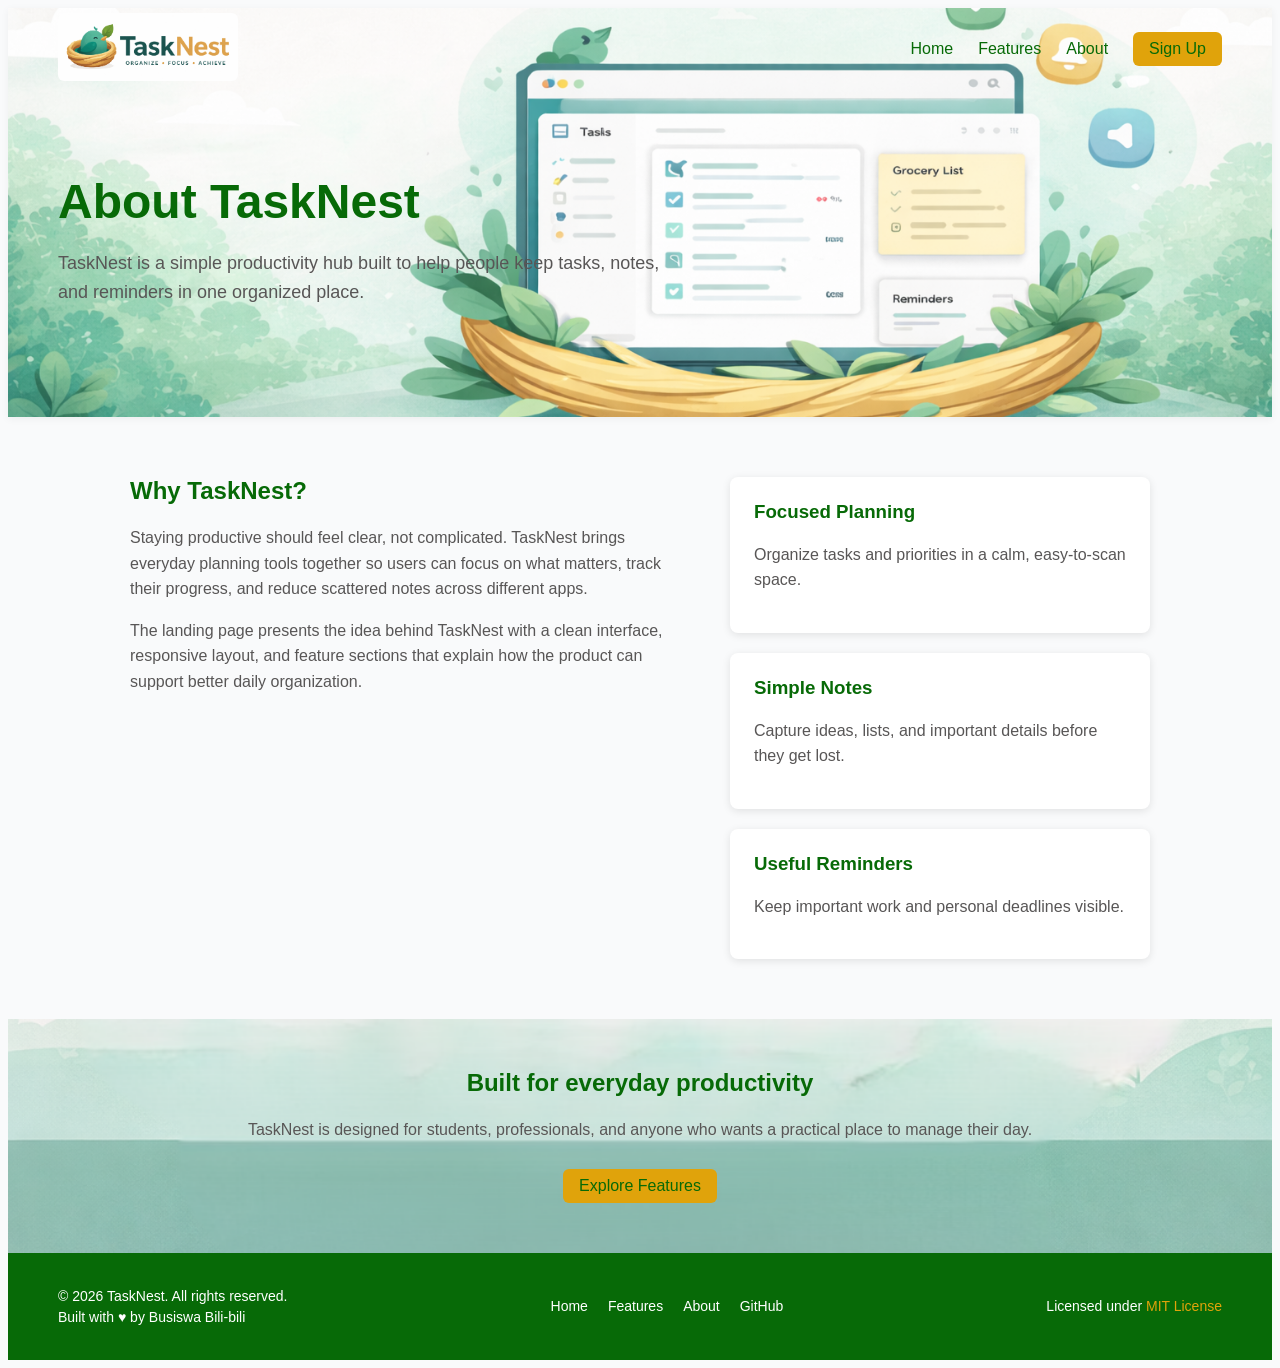
==== about.html @ bec5ed2f "Add about page and fix navigation links" ====
<!doctype html>
<html lang="en">
  <head>
    <meta charset="UTF-8" />
    <meta name="viewport" content="width=device-width, initial-scale=1.0" />
    <title>About TaskNest - Your Personal Productivity Hub</title>
    <link rel="stylesheet" href="style.css" />
  </head>
  <body>
    <div class="container">
      <header class="about-header">
        <nav class="nav-bar">
          <div class="logo">
            <img src="images/TaskNestLogo2.png" alt="TaskNest Logo" />
          </div>

          <input type="checkbox" id="menu-toggle" />
          <label for="menu-toggle" class="menu-icon">&#9776;</label>

          <div class="nav-links">
            <a href="index.html">Home</a>
            <a href="index.html#features">Features</a>
            <a href="about.html">About</a>
            <a class="cta-button" href="#">Sign Up</a>
          </div>
        </nav>

        <section class="hero about-hero">
          <h1>About TaskNest</h1>
          <p>
            TaskNest is a simple productivity hub built to help people keep
            tasks, notes, and reminders in one organized place.
          </p>
        </section>
      </header>

      <main class="about-main">
        <section class="about-section">
          <div class="about-copy">
            <h2>Why TaskNest?</h2>
            <p>
              Staying productive should feel clear, not complicated. TaskNest
              brings everyday planning tools together so users can focus on what
              matters, track their progress, and reduce scattered notes across
              different apps.
            </p>
            <p>
              The landing page presents the idea behind TaskNest with a clean
              interface, responsive layout, and feature sections that explain how
              the product can support better daily organization.
            </p>
          </div>

          <div class="about-highlights">
            <div class="about-highlight">
              <h3>Focused Planning</h3>
              <p>Organize tasks and priorities in a calm, easy-to-scan space.</p>
            </div>
            <div class="about-highlight">
              <h3>Simple Notes</h3>
              <p>Capture ideas, lists, and important details before they get lost.</p>
            </div>
            <div class="about-highlight">
              <h3>Useful Reminders</h3>
              <p>Keep important work and personal deadlines visible.</p>
            </div>
          </div>
        </section>

        <section class="about-cta">
          <h2>Built for everyday productivity</h2>
          <p>
            TaskNest is designed for students, professionals, and anyone who
            wants a practical place to manage their day.
          </p>
          <a href="index.html#features" class="cta-button">Explore Features</a>
        </section>
      </main>

      <footer class="footer">
        <div class="footer-content">
          <div class="footer-left">
            <p>&copy; 2026 TaskNest. All rights reserved.</p>
            <p>Built with &hearts; by Busiswa Bili-bili</p>
          </div>

          <div class="footer-links">
            <a href="index.html">Home</a>
            <a href="index.html#features">Features</a>
            <a href="about.html">About</a>
            <a
              href="https://github.com/BUSISWABILIBILI?tab=repositories"
              target="_blank"
              rel="noopener noreferrer"
              >GitHub</a
            >
          </div>

          <div class="footer-license">
            <p>
              Licensed under
              <a
                href="https://opensource.org/licenses/MIT"
                target="_blank"
                rel="noopener noreferrer"
              >
                MIT License
              </a>
            </p>
          </div>
        </div>
      </footer>
    </div>
  </body>
</html>
---- style.css ----
/* Page */
body {
  font-family: "Roboto", sans-serif;
  background-color: #f9fafb;
}

/* HEADER */
header {
  background: url("images/heroImg.png");
  background-size: cover;
  background-position: center;
  min-height: 60vh;
  padding: 5px 50px 80px;
  box-shadow: 0 2px 8px rgba(0, 0, 0, 0.05);
}

/* NAV BAR */
.nav-bar {
  display: flex;
  justify-content: space-between;
  align-items: center;
}

.nav-bar .logo img {
  width: 180px;
  border-radius: 6px;
}

/* NAV LINKS */
.nav-links {
  display: flex;
  gap: 25px;
  align-items: center;
}

.nav-links a {
  text-decoration: none;
  color: rgb(7, 106, 7);
  font-weight: 500;
  transition: color 0.3s ease;
}

.nav-links a:hover {
  color: rgb(224, 163, 11);
}

/* BUTTONS */
.cta-button {
  background-color: rgb(224, 163, 11);
  padding: 8px 16px;
  border-radius: 6px;
  color: rgb(7, 106, 7);
  cursor: pointer;
  border: none;
  transition: all 0.3s ease;
}

.cta-button:hover {
  background-color: rgb(226, 191, 100);
  color: rgb(7, 106, 7) !important;
  border: none;
}

/* HERO SECTION */
.hero {
  padding-top: 50px;
}

.hero h1 {
  color: rgb(7, 106, 7);
  font-size: 48px;
  margin-bottom: 20px;
}

.hero p {
  font-size: 18px;
  color: rgb(88, 86, 86);
  line-height: 1.6;
  margin-bottom: 30px;
}

.hero a {
  text-decoration: none;
  font-size: 16px;
  padding: 12px 24px;
}

/* ABOUT PAGE */
.about-header {
  min-height: 45vh;
}

.about-hero {
  max-width: 720px;
}

.about-hero p {
  max-width: 620px;
}

.about-main {
  color: rgb(7, 106, 7);
}

.about-section {
  display: flex;
  gap: 40px;
  align-items: flex-start;
  justify-content: center;
  padding: 60px 50px;
}

.about-copy {
  max-width: 560px;
}

.about-copy h2,
.about-cta h2 {
  text-align: left;
  margin: 0 0 20px;
}

.about-copy p,
.about-highlight p,
.about-cta p {
  color: rgb(88, 86, 86);
  line-height: 1.6;
}

.about-highlights {
  display: grid;
  gap: 20px;
  width: min(100%, 420px);
}

.about-highlight {
  background-color: #fff;
  border-radius: 8px;
  box-shadow: 0 2px 8px rgba(0, 0, 0, 0.1);
  padding: 24px;
}

.about-highlight h3 {
  margin-top: 0;
}

.about-cta {
  background: url("images/background.png");
  background-position: center;
  background-size: cover;
  padding: 50px;
  text-align: center;
}

.about-cta h2 {
  text-align: center;
}

.about-cta a {
  display: inline-block;
  margin-top: 10px;
  text-decoration: none;
}

/* MAIN CONTENT */
/* FEATURES */
main {
  color: rgb(7, 106, 7);
}

main h2 {
  text-align: center;
  margin: 40px 0;
}

.features {
  display: flex;
  gap: 30px;
  justify-content: center;
  flex-wrap: wrap;
  margin-bottom: 20px;
}

.feature {
  background-color: #fff;
  padding: 25px;
  border-radius: 8px;
  box-shadow: 0 2px 8px rgba(0, 0, 0, 0.1);
  text-align: center;
  width: 250px;
  transition:
    transform 0.3s ease,
    box-shadow 0.3s ease;
}

.feature:hover {
  transform: translateY(-8px);
  box-shadow: 0 8px 20px rgba(0, 0, 0, 0.15);
}

.feature img {
  width: 100px;
  margin-bottom: 15px;
}

.feature h3 {
  margin: 10px 0;
}

.feature p {
  color: rgb(88, 86, 86);
  font-size: 14px;
  line-height: 1.4;
}

/* TESTIMONIAL AND CTA */
.testimonial-cta-content {
  background: url("images/background.png");
  background-size: cover;
  background-position: center;
  padding: 50px;
  display: flex;
  flex-direction: column;
  gap: 60px;
}

/* TESTIMONIAL */
.testimonial {
  display: flex;
  justify-content: center;
  align-items: center;
  gap: 50px;
}

.testimonial img {
  width: 150px;
  height: 150px;
  border-radius: 50%;
  object-fit: cover;
}

.testimonial p {
  color: rgb(88, 86, 86);
  font-size: 16px;
  line-height: 1.5;
}

/* CTA */
.cta {
  text-align: center;
}

.cta h2 {
  margin-bottom: 15px;
}

.cta p {
  color: rgb(88, 86, 86);
  margin-bottom: 25px;
  font-size: 16px;
}

.cta a.cta-button {
  text-decoration: none;
  display: inline-block;
  padding: 12px 24px;
  font-size: 16px;
}

/* FOOTER */
.footer {
  background-color: rgb(7, 106, 7);
  color: #fff;
  padding: 30px 50px;
}

.footer-content {
  display: flex;
  justify-content: space-between;
  align-items: center;
  flex-wrap: wrap;
  gap: 20px;
}

/* LEFT SIDE */
.footer-left p {
  margin: 5px 0;
  font-size: 14px;
}

/* LINKS */
.footer-links {
  display: flex;
  gap: 20px;
}

.footer-links a {
  text-decoration: none;
  color: #fff;
  font-size: 14px;
  transition: color 0.3s ease;
}

.footer-links a:hover {
  color: rgb(224, 163, 11);
}

/* LICENSE */
.footer-license p {
  font-size: 14px;
}

.footer-license a {
  color: rgb(224, 163, 11);
  text-decoration: none;
}

.footer-license a:hover {
  text-decoration: underline;
}

/* MOBILE RESPONSIVENESS */
@media (max-width: 768px) {
  .footer-content {
    flex-direction: column;
    text-align: center;
  }

  .footer-links {
    justify-content: center;
  }
}

/* =========================
  GLOBAL RESPONSIVENESS
========================= */
* {
  box-sizing: border-box;
}

img {
  max-width: 100%;
  height: auto;
}

/* =========================
  TABLET (≤ 1024px)
========================= */
@media (max-width: 1024px) {
  header {
    padding: 20px 30px 60px;
    height: auto;
  }

  .hero h1 {
    font-size: 38px;
  }

  .hero p {
    font-size: 16px;
  }

  .testimonial {
    flex-direction: column;
    text-align: center;
    gap: 30px;
  }

  .about-section {
    flex-direction: column;
    padding: 50px 30px;
  }

  .about-copy {
    max-width: 100%;
  }

  .about-highlights {
    width: 100%;
  }
}

/* =========================
  MOBILE (≤ 768px)
========================= */
@media (max-width: 768px) {
  header {
    background-position: center;
  }

  /* NAV */
  .nav-bar {
    position: relative;
    flex-direction: row;
    justify-content: space-between;
    align-items: center;

    background-color: rgba(255, 255, 255, 0.9);
    padding: 10px 15px;
    border-radius: 8px;
  }

  .nav-links {
    position: absolute;
    top: 100%;
    left: 0;
    width: 100%;
    background-color: white;

    flex-direction: column;
    align-items: center;
    gap: 20px;
    padding: 20px 0;

    /* FIXED ANIMATION */
    opacity: 0;
    transform: translateY(-10px);
    pointer-events: none;

    z-index: 10;
    transition: all 0.3s ease;
    box-shadow: 0 8px 20px rgba(0, 0, 0, 0.1);
  }

  .nav-links a:not(.cta-button) {
    padding: 8px 0;
    width: 100%;
  }

  #menu-toggle:checked + .menu-icon + .nav-links {
    opacity: 1;
    transform: translateY(0);
    pointer-events: auto;
  }

  /* HERO */
  .hero {
    text-align: center;
    padding-top: 30px;
  }

  .hero h1 {
    font-size: 30px;
    line-height: 1.2;
    color: rgb(3, 64, 3);
  }

  .hero p {
    font-size: 15px;
    color: rgb(48, 47, 47);
  }

  /* FEATURES */
  .features {
    gap: 20px;
  }

  .feature {
    width: 100%;
    max-width: 320px;
  }

  /* TESTIMONIAL + CTA */
  .testimonial-cta-content {
    padding: 30px 20px;
  }

  .testimonial img {
    width: 120px;
    height: 120px;
  }

  .about-section,
  .about-cta {
    padding: 30px 20px;
  }

  .about-copy h2 {
    text-align: center;
  }

  /* FOOTER */
  .footer {
    padding: 20px;
  }
}

/* =========================
  SMALL MOBILE (≤ 480px)
========================= */
@media (max-width: 480px) {
  .hero h1 {
    font-size: 24px;
  }

  .cta a.cta-button {
    width: 100%;
  }

  .feature {
    padding: 20px;
  }
}

/* HIDE CHECKBOX */
#menu-toggle {
  display: none;
}

/* HAMBURGER ICON */
.menu-icon {
  display: none;
  font-size: 30px;
  cursor: pointer;
  color: rgb(7, 106, 7);
  padding: 5px 10px;
}

@media (max-width: 768px) {
  .menu-icon {
    display: block;
  }

  .nav-links a:not(:last-child) {
    border-bottom: 1px solid #eee;
    width: 100%;
    text-align: center;
  }
}
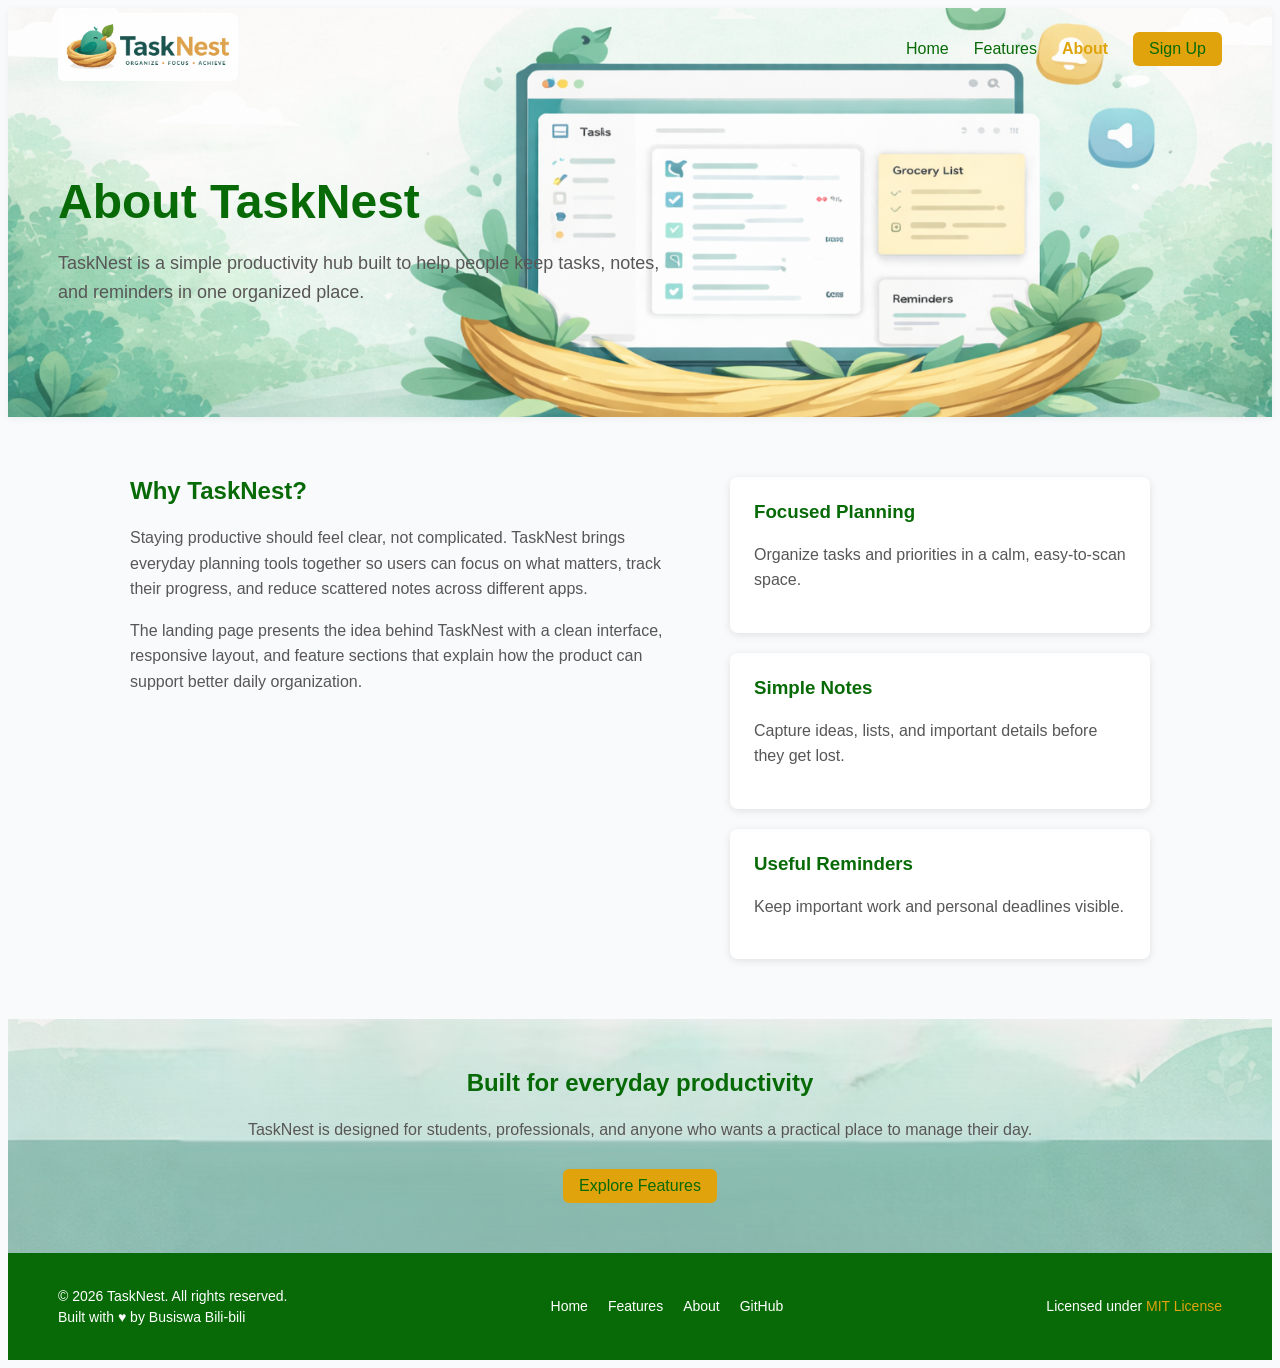
==== commit ed98ebdd: "Add active nav state styling" ====
--- a/about.html
+++ b/about.html
@@ -20,8 +20,8 @@
           <div class="nav-links">
             <a href="index.html">Home</a>
             <a href="index.html#features">Features</a>
-            <a href="about.html">About</a>
-            <a class="cta-button" href="#">Sign Up</a>
+            <a href="about.html" class="active">About</a>
+            <a class="cta-button" href="signup.html">Sign Up</a>
           </div>
         </nav>
 
--- a/style.css
+++ b/style.css
@@ -42,6 +42,11 @@
 
 .nav-links a:hover {
   color: rgb(224, 163, 11);
+}
+
+.nav-links a.active {
+  color: rgb(224, 163, 11);
+  font-weight: 700;
 }
 
 /* BUTTONS */
@@ -88,6 +93,11 @@
 /* ABOUT PAGE */
 .about-header {
   min-height: 45vh;
+}
+
+.signup-header {
+  min-height: auto;
+  padding-bottom: 30px;
 }
 
 .about-hero {
@@ -267,6 +277,77 @@
   font-size: 16px;
 }
 
+/* SIGNUP */
+.signup-section {
+  display: flex;
+  gap: 40px;
+  align-items: center;
+  justify-content: center;
+  padding: 60px 50px;
+}
+
+.signup-page-main {
+  min-height: 55vh;
+}
+
+.signup-page-section {
+  align-items: flex-start;
+}
+
+.signup-copy {
+  max-width: 440px;
+}
+
+.signup-copy h1,
+.signup-copy h2 {
+  color: rgb(7, 106, 7);
+  margin: 0 0 15px;
+  text-align: left;
+}
+
+.signup-copy p,
+.signup-message {
+  color: rgb(88, 86, 86);
+  line-height: 1.6;
+}
+
+.signup-form {
+  display: grid;
+  gap: 12px;
+  width: min(100%, 420px);
+  background-color: #fff;
+  border-radius: 8px;
+  box-shadow: 0 2px 8px rgba(0, 0, 0, 0.1);
+  padding: 28px;
+}
+
+.signup-form label {
+  font-weight: 600;
+}
+
+.signup-form input {
+  border: 1px solid #d9e2dc;
+  border-radius: 6px;
+  color: rgb(48, 47, 47);
+  font: inherit;
+  padding: 12px;
+}
+
+.signup-form input:focus {
+  border-color: rgb(7, 106, 7);
+  outline: 2px solid rgba(7, 106, 7, 0.15);
+}
+
+.signup-form button {
+  font: inherit;
+  margin-top: 8px;
+}
+
+.signup-message {
+  min-height: 24px;
+  margin: 0;
+}
+
 /* FOOTER */
 .footer {
   background-color: rgb(7, 106, 7);
@@ -344,7 +425,7 @@
 }
 
 /* =========================
-  TABLET (≤ 1024px)
+  TABLET (max-width: 1024px)
 ========================= */
 @media (max-width: 1024px) {
   header {
@@ -366,6 +447,21 @@
     gap: 30px;
   }
 
+  .signup-section {
+    flex-direction: column;
+    padding: 50px 30px;
+  }
+
+  .signup-copy {
+    max-width: 100%;
+    text-align: center;
+  }
+
+  .signup-copy h1,
+  .signup-copy h2 {
+    text-align: center;
+  }
+
   .about-section {
     flex-direction: column;
     padding: 50px 30px;
@@ -378,10 +474,11 @@
   .about-highlights {
     width: 100%;
   }
+
 }
 
 /* =========================
-  MOBILE (≤ 768px)
+  MOBILE (max-width: 768px)
 ========================= */
 @media (max-width: 768px) {
   header {
@@ -471,7 +568,8 @@
   }
 
   .about-section,
-  .about-cta {
+  .about-cta,
+  .signup-section {
     padding: 30px 20px;
   }
 
@@ -486,7 +584,7 @@
 }
 
 /* =========================
-  SMALL MOBILE (≤ 480px)
+  SMALL MOBILE (max-width: 480px)
 ========================= */
 @media (max-width: 480px) {
   .hero h1 {
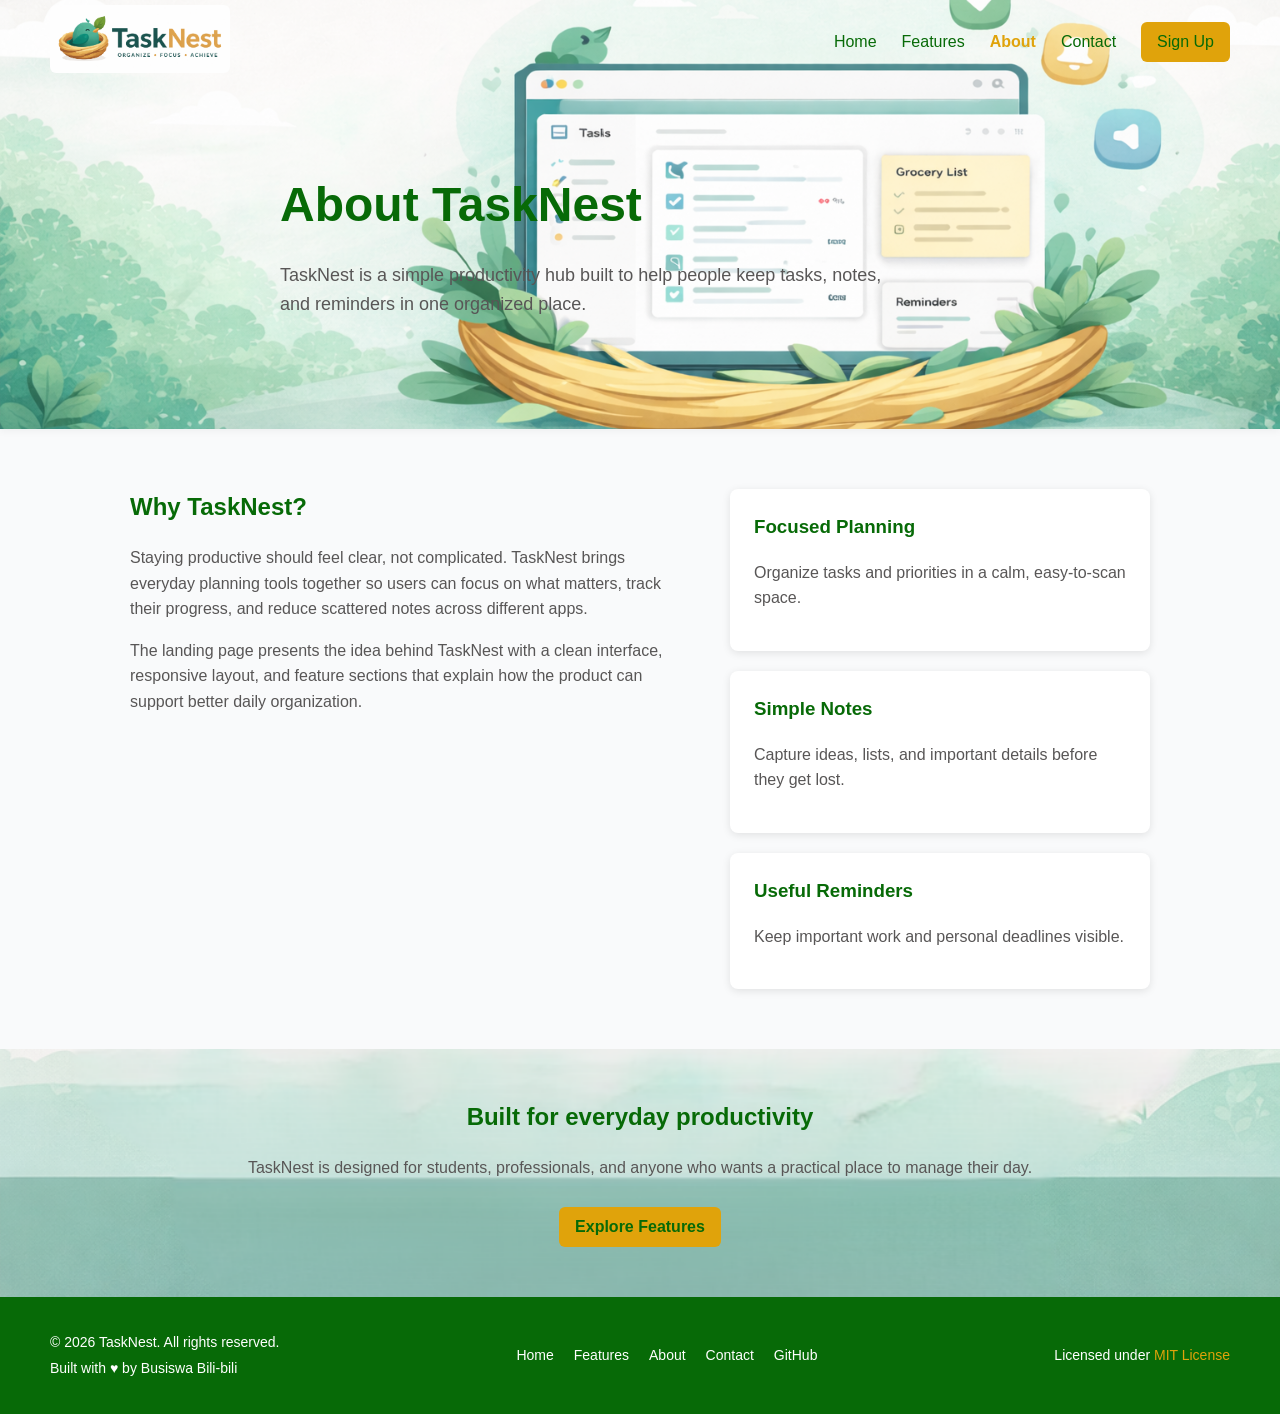
==== commit 112115b7: "Refresh README for TaskNest pages and links" ====
--- a/about.html
+++ b/about.html
@@ -7,6 +7,7 @@
     <link rel="stylesheet" href="style.css" />
   </head>
   <body>
+    <a href="#main-content" class="skip-link">Skip to main content</a>
     <div class="container">
       <header class="about-header">
         <nav class="nav-bar">
@@ -15,12 +16,18 @@
           </div>
 
           <input type="checkbox" id="menu-toggle" />
-          <label for="menu-toggle" class="menu-icon">&#9776;</label>
+          <label
+            for="menu-toggle"
+            class="menu-icon"
+            aria-label="Open navigation menu"
+            >&#9776;</label
+          >
 
           <div class="nav-links">
             <a href="index.html">Home</a>
             <a href="index.html#features">Features</a>
             <a href="about.html" class="active">About</a>
+            <a href="contact.html">Contact</a>
             <a class="cta-button" href="signup.html">Sign Up</a>
           </div>
         </nav>
@@ -34,7 +41,7 @@
         </section>
       </header>
 
-      <main class="about-main">
+      <main class="about-main" id="main-content">
         <section class="about-section">
           <div class="about-copy">
             <h2>Why TaskNest?</h2>
@@ -88,6 +95,7 @@
             <a href="index.html">Home</a>
             <a href="index.html#features">Features</a>
             <a href="about.html">About</a>
+            <a href="contact.html">Contact</a>
             <a
               href="https://github.com/BUSISWABILIBILI?tab=repositories"
               target="_blank"
--- a/style.css
+++ b/style.css
@@ -1,7 +1,37 @@
 /* Page */
+html {
+  scroll-behavior: smooth;
+}
+
 body {
   font-family: "Roboto", sans-serif;
   background-color: #f9fafb;
+  line-height: 1.5;
+  margin: 0;
+}
+
+.skip-link {
+  background-color: rgb(7, 106, 7);
+  color: #fff;
+  left: 16px;
+  padding: 10px 14px;
+  position: absolute;
+  text-decoration: none;
+  top: -48px;
+  z-index: 100;
+}
+
+.skip-link:focus {
+  top: 16px;
+}
+
+a:focus-visible,
+button:focus-visible,
+input:focus-visible,
+textarea:focus-visible,
+.menu-icon:focus-visible {
+  outline: 3px solid rgb(224, 163, 11);
+  outline-offset: 3px;
 }
 
 /* HEADER */
@@ -19,6 +49,8 @@
   display: flex;
   justify-content: space-between;
   align-items: center;
+  max-width: 1180px;
+  margin: 0 auto;
 }
 
 .nav-bar .logo img {
@@ -57,6 +89,9 @@
   color: rgb(7, 106, 7);
   cursor: pointer;
   border: none;
+  display: inline-block;
+  font-weight: 700;
+  text-decoration: none;
   transition: all 0.3s ease;
 }
 
@@ -69,6 +104,8 @@
 /* HERO SECTION */
 .hero {
   padding-top: 50px;
+  max-width: 1180px;
+  margin: 0 auto;
 }
 
 .hero h1 {
@@ -96,6 +133,11 @@
 }
 
 .signup-header {
+  min-height: auto;
+  padding-bottom: 30px;
+}
+
+.contact-header {
   min-height: auto;
   padding-bottom: 30px;
 }
@@ -180,15 +222,20 @@
 
 main h2 {
   text-align: center;
-  margin: 40px 0;
+  margin: 0 0 32px;
+}
+
+main > h2 {
+  padding: 56px 20px 0;
 }
 
 .features {
-  display: flex;
+  display: grid;
   gap: 30px;
-  justify-content: center;
-  flex-wrap: wrap;
-  margin-bottom: 20px;
+  grid-template-columns: repeat(4, minmax(0, 1fr));
+  max-width: 1180px;
+  margin: 0 auto;
+  padding: 0 50px 56px;
 }
 
 .feature {
@@ -197,7 +244,7 @@
   border-radius: 8px;
   box-shadow: 0 2px 8px rgba(0, 0, 0, 0.1);
   text-align: center;
-  width: 250px;
+  width: 100%;
   transition:
     transform 0.3s ease,
     box-shadow 0.3s ease;
@@ -228,7 +275,7 @@
   background: url("images/background.png");
   background-size: cover;
   background-position: center;
-  padding: 50px;
+  padding: 60px 50px;
   display: flex;
   flex-direction: column;
   gap: 60px;
@@ -240,6 +287,8 @@
   justify-content: center;
   align-items: center;
   gap: 50px;
+  max-width: 900px;
+  margin: 0 auto;
 }
 
 .testimonial img {
@@ -258,6 +307,8 @@
 /* CTA */
 .cta {
   text-align: center;
+  max-width: 760px;
+  margin: 0 auto;
 }
 
 .cta h2 {
@@ -278,15 +329,19 @@
 }
 
 /* SIGNUP */
-.signup-section {
+.signup-section,
+.contact-section {
   display: flex;
   gap: 40px;
   align-items: center;
   justify-content: center;
+  max-width: 1080px;
+  margin: 0 auto;
   padding: 60px 50px;
 }
 
-.signup-page-main {
+.signup-page-main,
+.contact-page-main {
   min-height: 55vh;
 }
 
@@ -294,24 +349,29 @@
   align-items: flex-start;
 }
 
-.signup-copy {
+.signup-copy,
+.contact-copy {
   max-width: 440px;
 }
 
 .signup-copy h1,
-.signup-copy h2 {
+.signup-copy h2,
+.contact-copy h1 {
   color: rgb(7, 106, 7);
   margin: 0 0 15px;
   text-align: left;
 }
 
 .signup-copy p,
-.signup-message {
+.signup-message,
+.contact-copy p,
+.form-message {
   color: rgb(88, 86, 86);
   line-height: 1.6;
 }
 
-.signup-form {
+.signup-form,
+.contact-form {
   display: grid;
   gap: 12px;
   width: min(100%, 420px);
@@ -321,11 +381,14 @@
   padding: 28px;
 }
 
-.signup-form label {
+.signup-form label,
+.contact-form label {
   font-weight: 600;
 }
 
-.signup-form input {
+.signup-form input,
+.contact-form input,
+.contact-form textarea {
   border: 1px solid #d9e2dc;
   border-radius: 6px;
   color: rgb(48, 47, 47);
@@ -333,17 +396,39 @@
   padding: 12px;
 }
 
-.signup-form input:focus {
+.contact-form textarea {
+  resize: vertical;
+}
+
+.signup-form input:focus,
+.contact-form input:focus,
+.contact-form textarea:focus {
   border-color: rgb(7, 106, 7);
   outline: 2px solid rgba(7, 106, 7, 0.15);
 }
 
-.signup-form button {
+.signup-form input:invalid:not(:placeholder-shown),
+.contact-form input:invalid:not(:placeholder-shown),
+.contact-form textarea:invalid:not(:placeholder-shown) {
+  border-color: #b42318;
+}
+
+.signup-form button,
+.contact-form button {
   font: inherit;
   margin-top: 8px;
 }
 
-.signup-message {
+.form-help {
+  color: rgb(88, 86, 86);
+  font-size: 13px;
+  margin: -6px 0 4px;
+}
+
+.signup-message,
+.form-message {
+  color: rgb(7, 106, 7);
+  font-weight: 600;
   min-height: 24px;
   margin: 0;
 }
@@ -361,6 +446,8 @@
   align-items: center;
   flex-wrap: wrap;
   gap: 20px;
+  max-width: 1180px;
+  margin: 0 auto;
 }
 
 /* LEFT SIDE */
@@ -441,24 +528,32 @@
     font-size: 16px;
   }
 
+  .features {
+    grid-template-columns: repeat(2, minmax(0, 1fr));
+    padding: 0 30px 50px;
+  }
+
   .testimonial {
     flex-direction: column;
     text-align: center;
     gap: 30px;
   }
 
-  .signup-section {
+  .signup-section,
+  .contact-section {
     flex-direction: column;
     padding: 50px 30px;
   }
 
-  .signup-copy {
+  .signup-copy,
+  .contact-copy {
     max-width: 100%;
     text-align: center;
   }
 
   .signup-copy h1,
-  .signup-copy h2 {
+  .signup-copy h2,
+  .contact-copy h1 {
     text-align: center;
   }
 
@@ -550,11 +645,14 @@
   /* FEATURES */
   .features {
     gap: 20px;
+    grid-template-columns: 1fr;
+    padding: 0 20px 40px;
   }
 
   .feature {
     width: 100%;
-    max-width: 320px;
+    max-width: 360px;
+    margin: 0 auto;
   }
 
   /* TESTIMONIAL + CTA */
@@ -569,7 +667,8 @@
 
   .about-section,
   .about-cta,
-  .signup-section {
+  .signup-section,
+  .contact-section {
     padding: 30px 20px;
   }
 
@@ -600,9 +699,18 @@
   }
 }
 
-/* HIDE CHECKBOX */
+/* VISUALLY HIDE CHECKBOX */
 #menu-toggle {
-  display: none;
+  height: 1px;
+  opacity: 0;
+  overflow: hidden;
+  position: absolute;
+  width: 1px;
+}
+
+#menu-toggle:focus-visible + .menu-icon {
+  outline: 3px solid rgb(224, 163, 11);
+  outline-offset: 3px;
 }
 
 /* HAMBURGER ICON */
